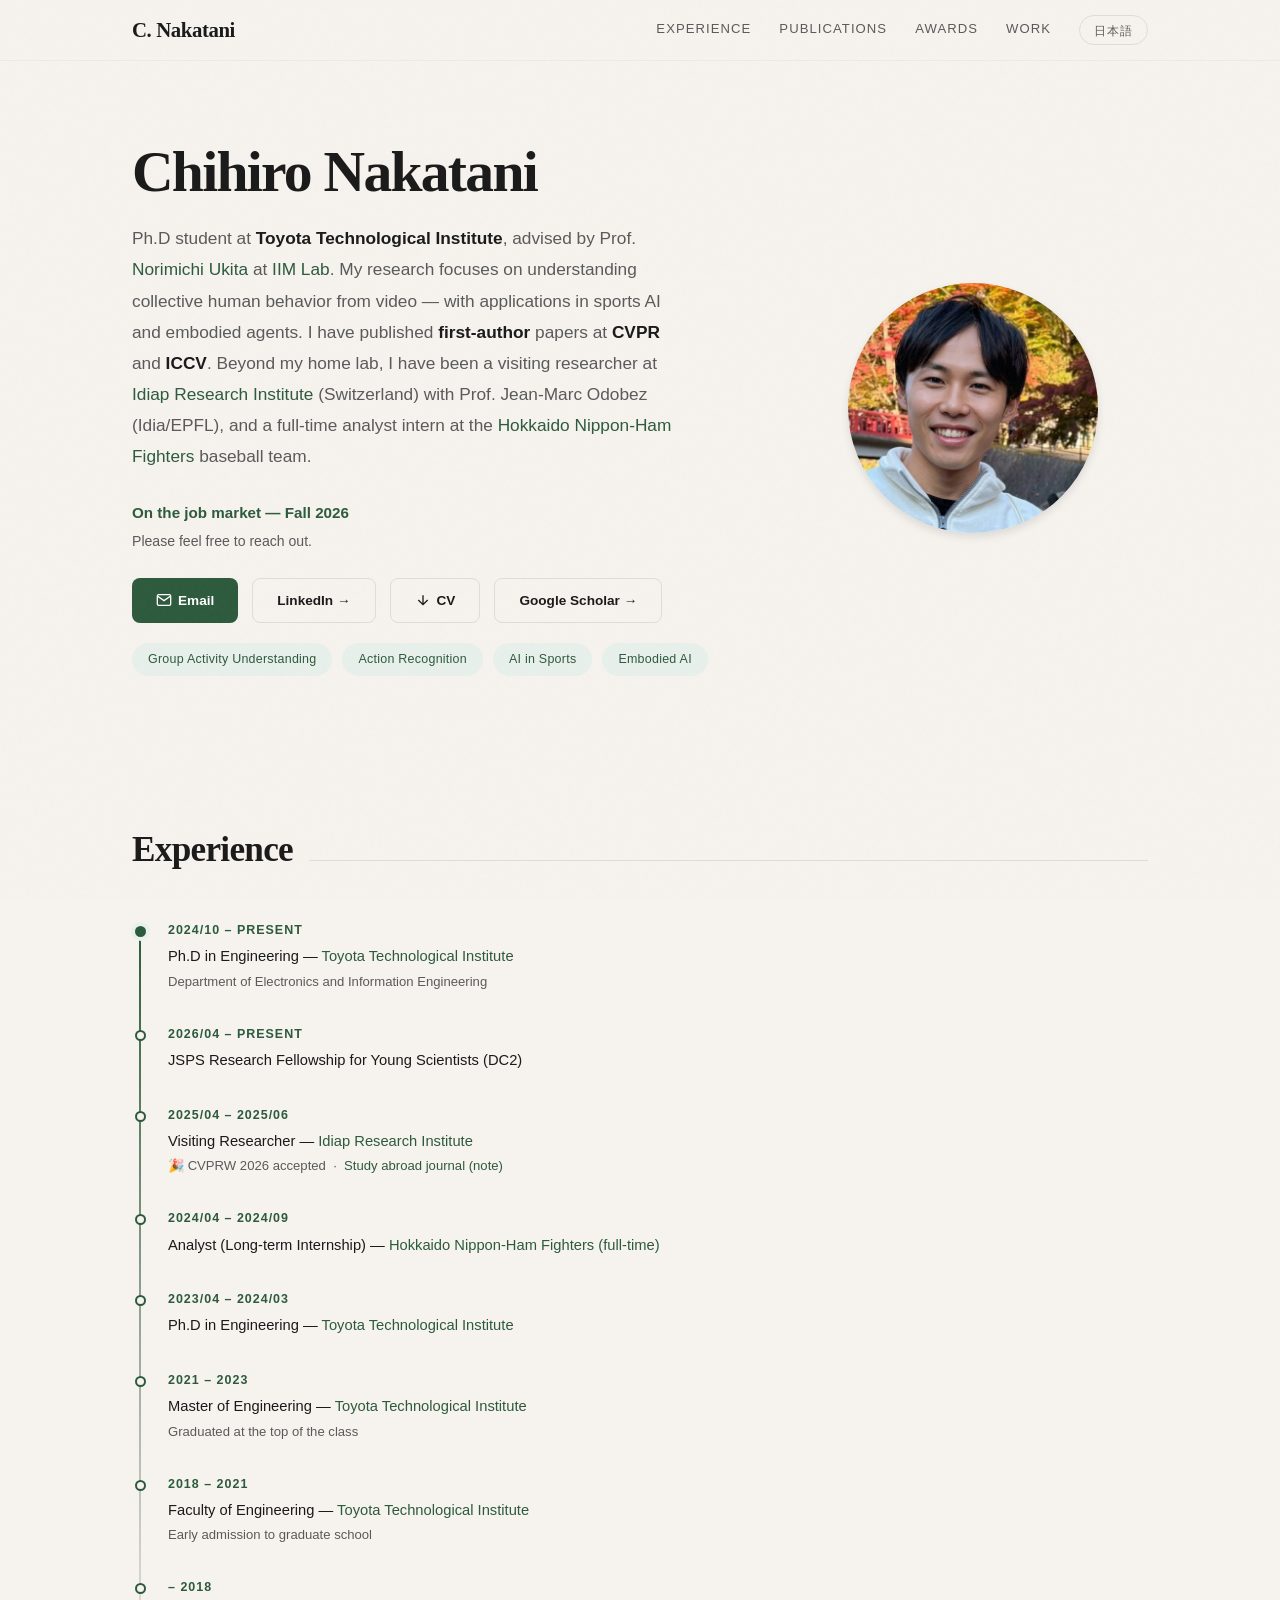
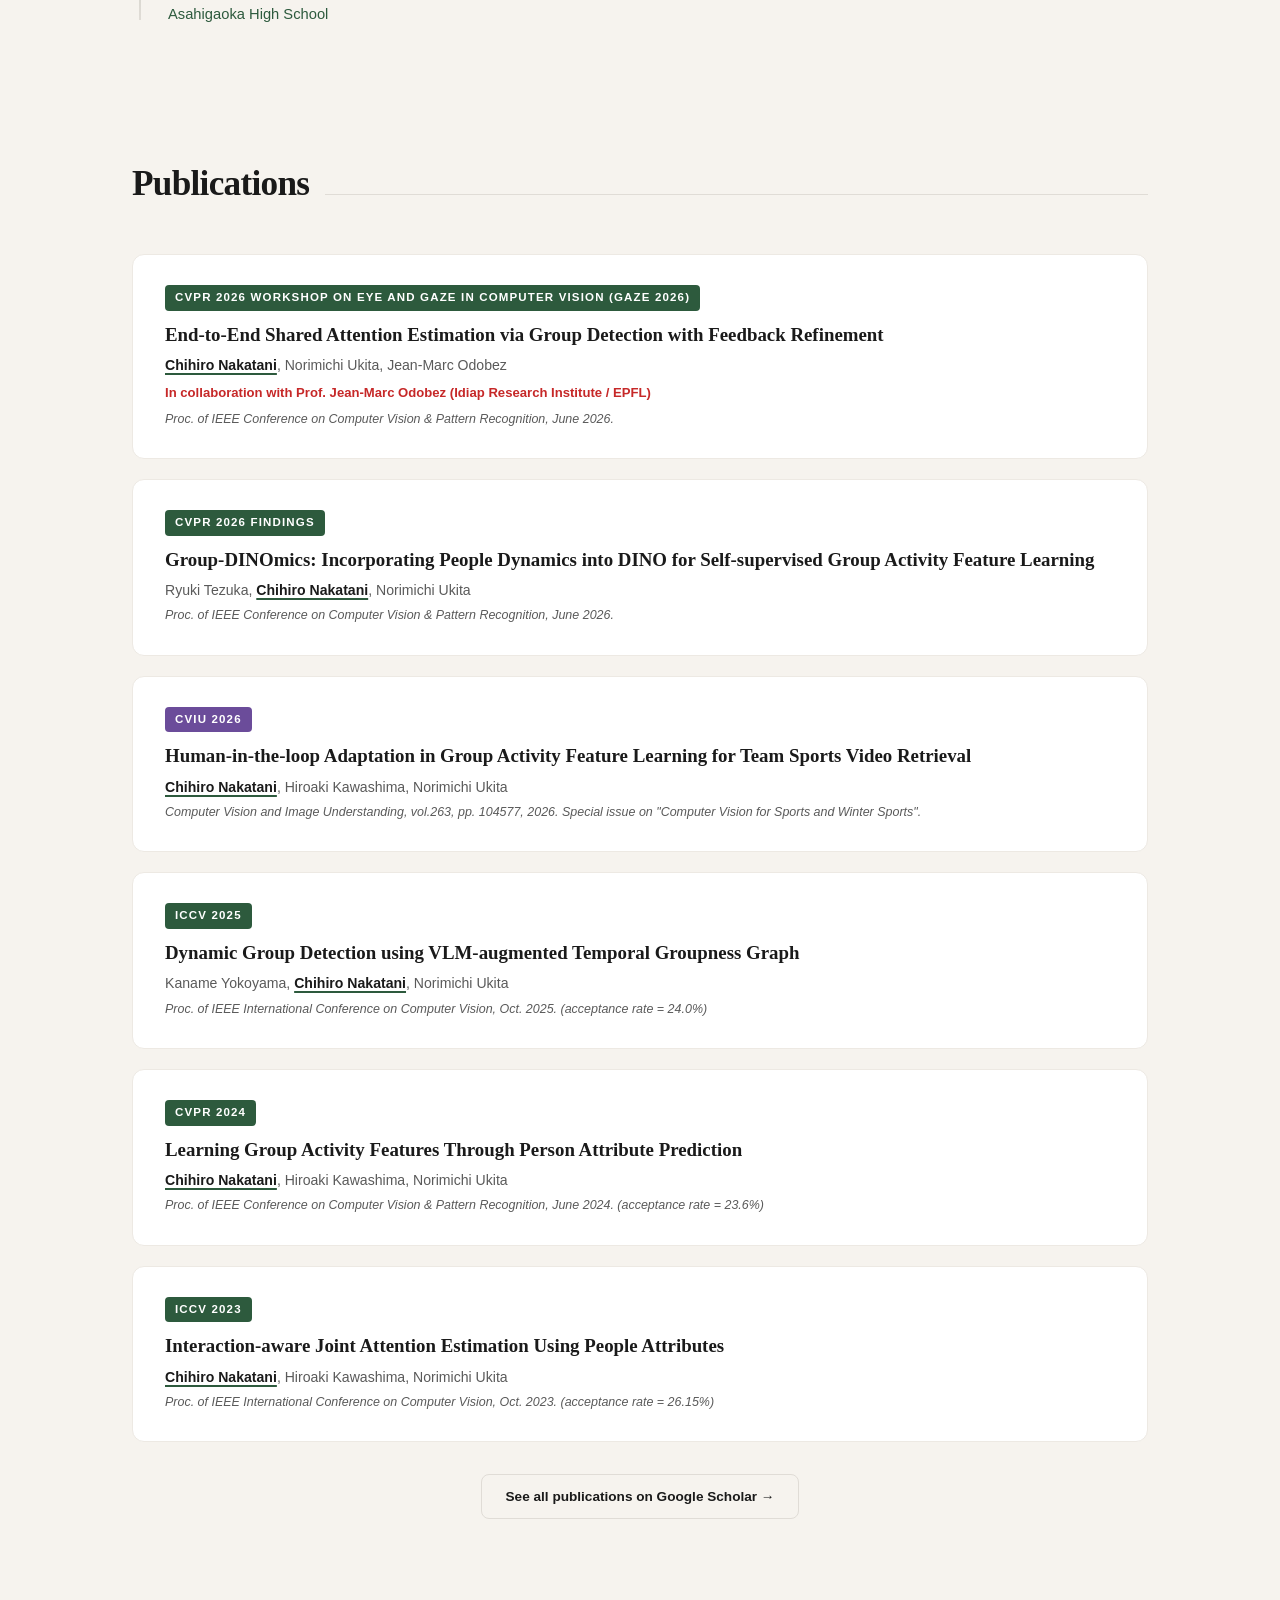
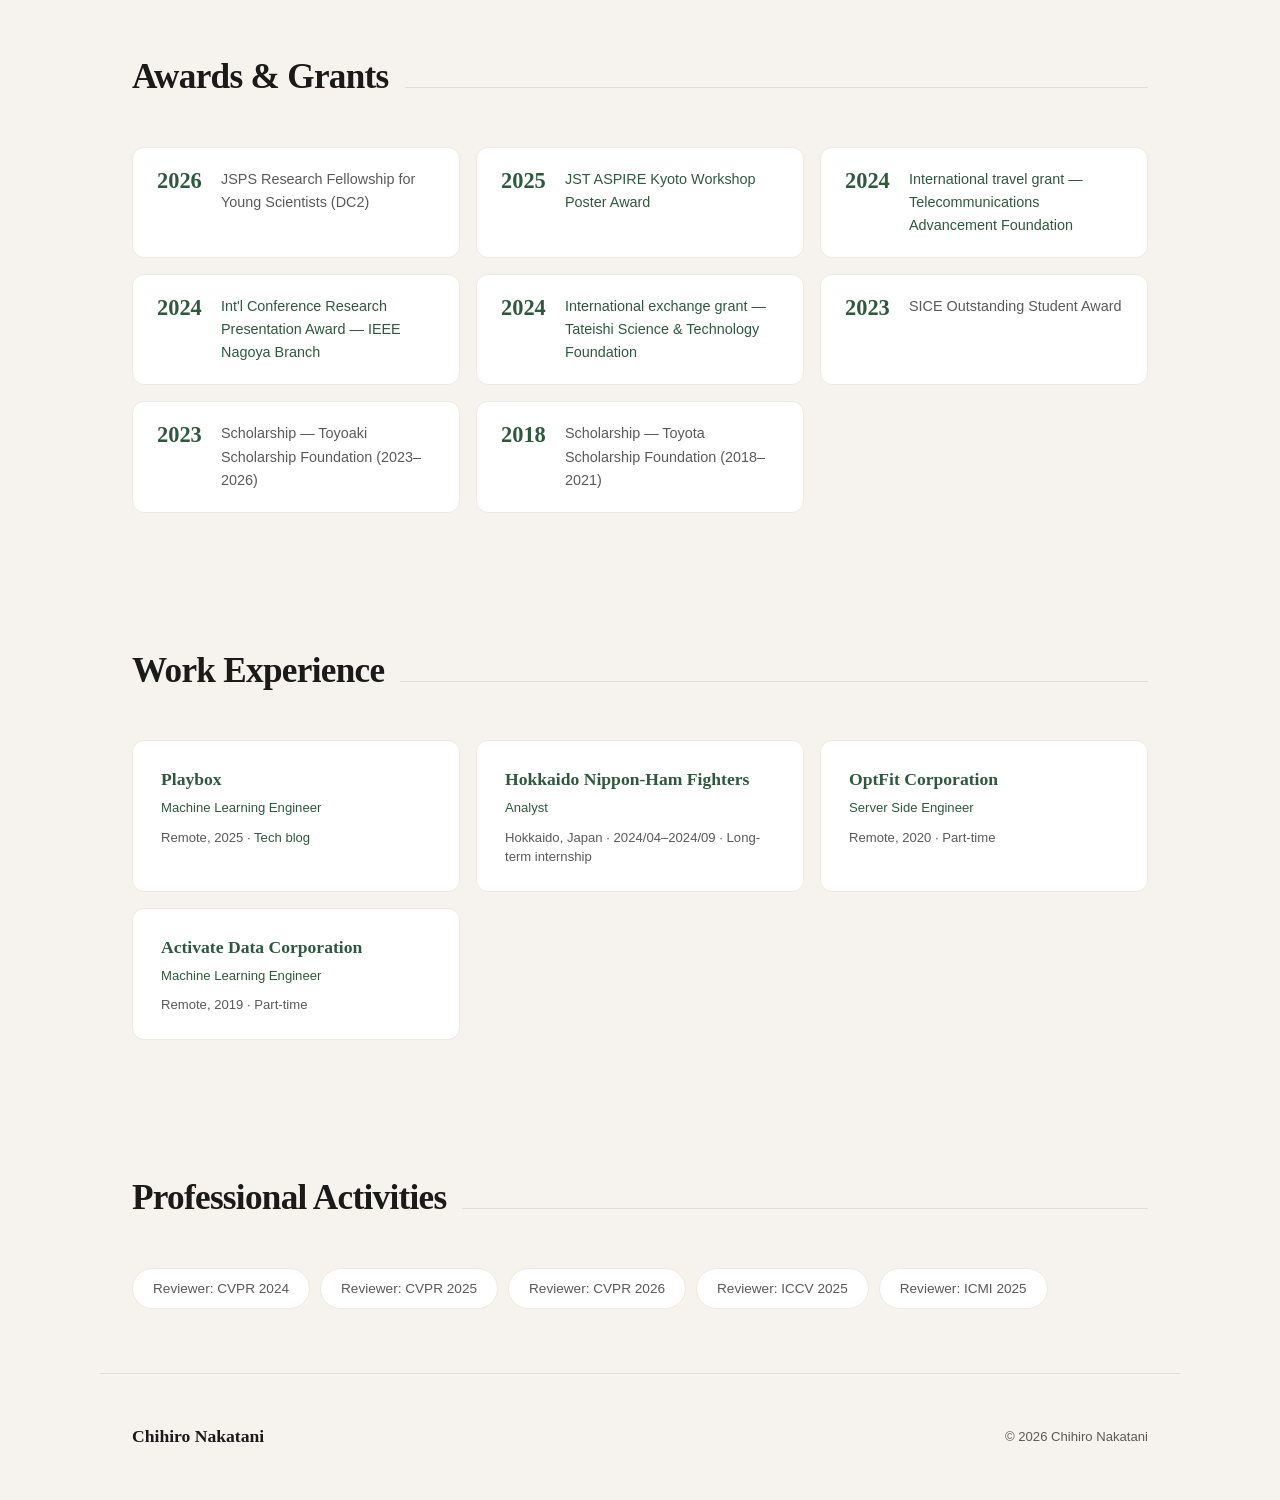
==== index.html @ 06e1258b "add root index.html and complete hreflang/og locale tags index.html serves as the single entry point" ====
<!DOCTYPE html>
<html lang="en">
<head>
  <meta charset="UTF-8">
  <meta name="viewport" content="width=device-width, initial-scale=1.0">
  <title>Chihiro Nakatani</title>
  <meta name="description" content="Chihiro Nakatani is a Ph.D student at Toyota Technological Institute researching group activity recognition, action understanding, and AI in sports. First-author publications at CVPR and ICCV.">
  <meta name="author" content="Chihiro Nakatani">

  <!-- This page is an entry point only; all ranking signals belong to portfolio_english.html -->
  <link rel="canonical" href="https://chihina.github.io/portfolio_english.html">

  <!-- Open Graph / SNS: duplicated here because X and LinkedIn crawlers do not
       follow the redirect below, so the card is built from this page's tags. -->
  <meta property="og:type" content="website">
  <meta property="og:title" content="Chihiro Nakatani">
  <meta property="og:description" content="Ph.D student at Toyota Technological Institute. First-author publications at CVPR and ICCV on group activity recognition and action understanding.">
  <meta property="og:url" content="https://chihina.github.io/">
  <meta property="og:image" content="https://chihina.github.io/imgs/croped_face_2025.png">
  <meta property="og:site_name" content="Chihiro Nakatani">
  <meta property="og:locale" content="en_US">
  <meta property="og:locale:alternate" content="ja_JP">

  <!-- Twitter Card -->
  <meta name="twitter:card" content="summary">
  <meta name="twitter:title" content="Chihiro Nakatani">
  <meta name="twitter:description" content="Ph.D student researching group activity recognition. First-author at CVPR and ICCV.">
  <meta name="twitter:image" content="https://chihina.github.io/imgs/croped_face_2025.png">

  <!-- Redirect via replace() so this page leaves no history entry and the
       back button still works. meta refresh covers JavaScript-disabled clients. -->
  <script>location.replace("https://chihina.github.io/portfolio_english.html");</script>
  <noscript>
    <meta http-equiv="refresh" content="0; url=https://chihina.github.io/portfolio_english.html">
  </noscript>

  <style>
    body {
      margin: 0;
      min-height: 100vh;
      display: flex;
      flex-direction: column;
      align-items: center;
      justify-content: center;
      gap: 12px;
      background: #F6F3EE;
      color: #1A1A1A;
      font-family: 'DM Sans', -apple-system, sans-serif;
      font-size: 0.95rem;
      text-align: center;
      padding: 24px;
    }
    a { color: #2D5A3D; }
  </style>
</head>
<body>
  <p>Redirecting to <a href="https://chihina.github.io/portfolio_english.html">Chihiro Nakatani &mdash; Portfolio</a></p>
  <p><a href="https://chihina.github.io/portfolio_japanese.html">日本語版はこちら</a></p>
</body>
</html>
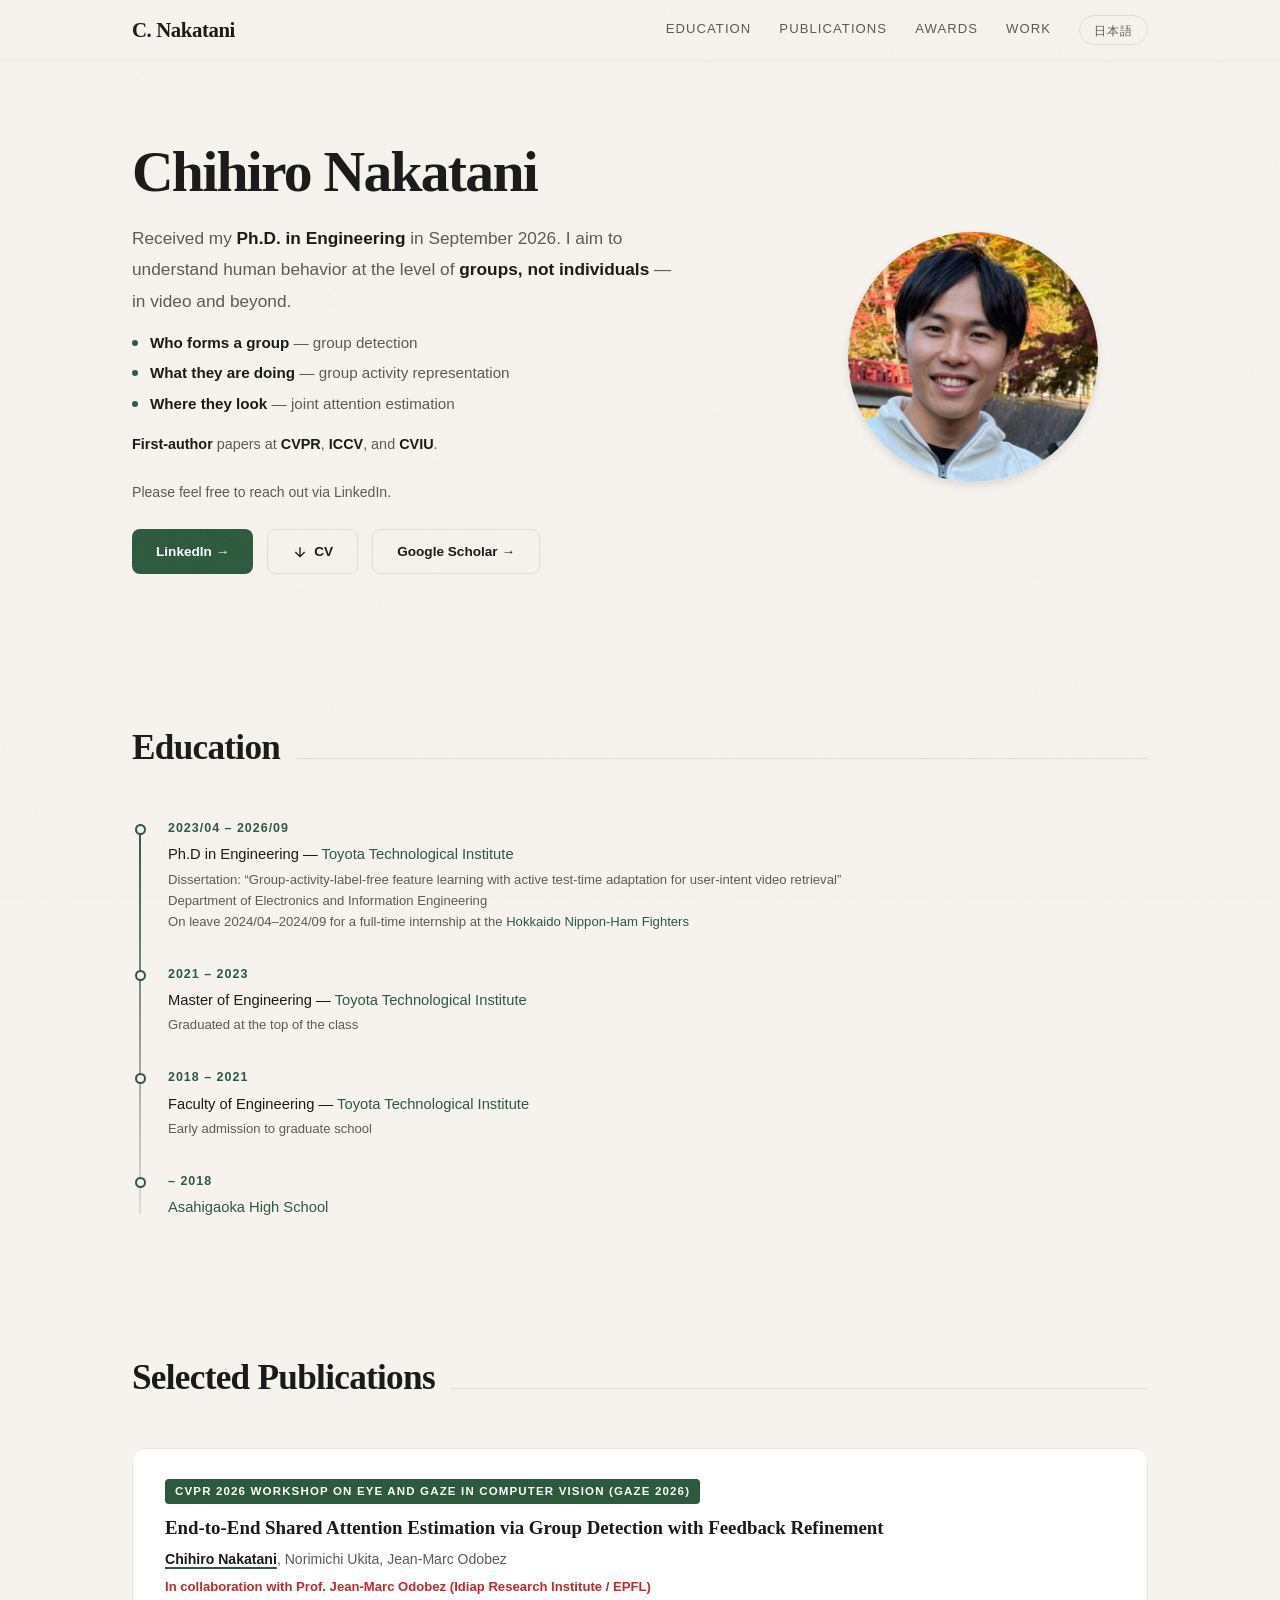
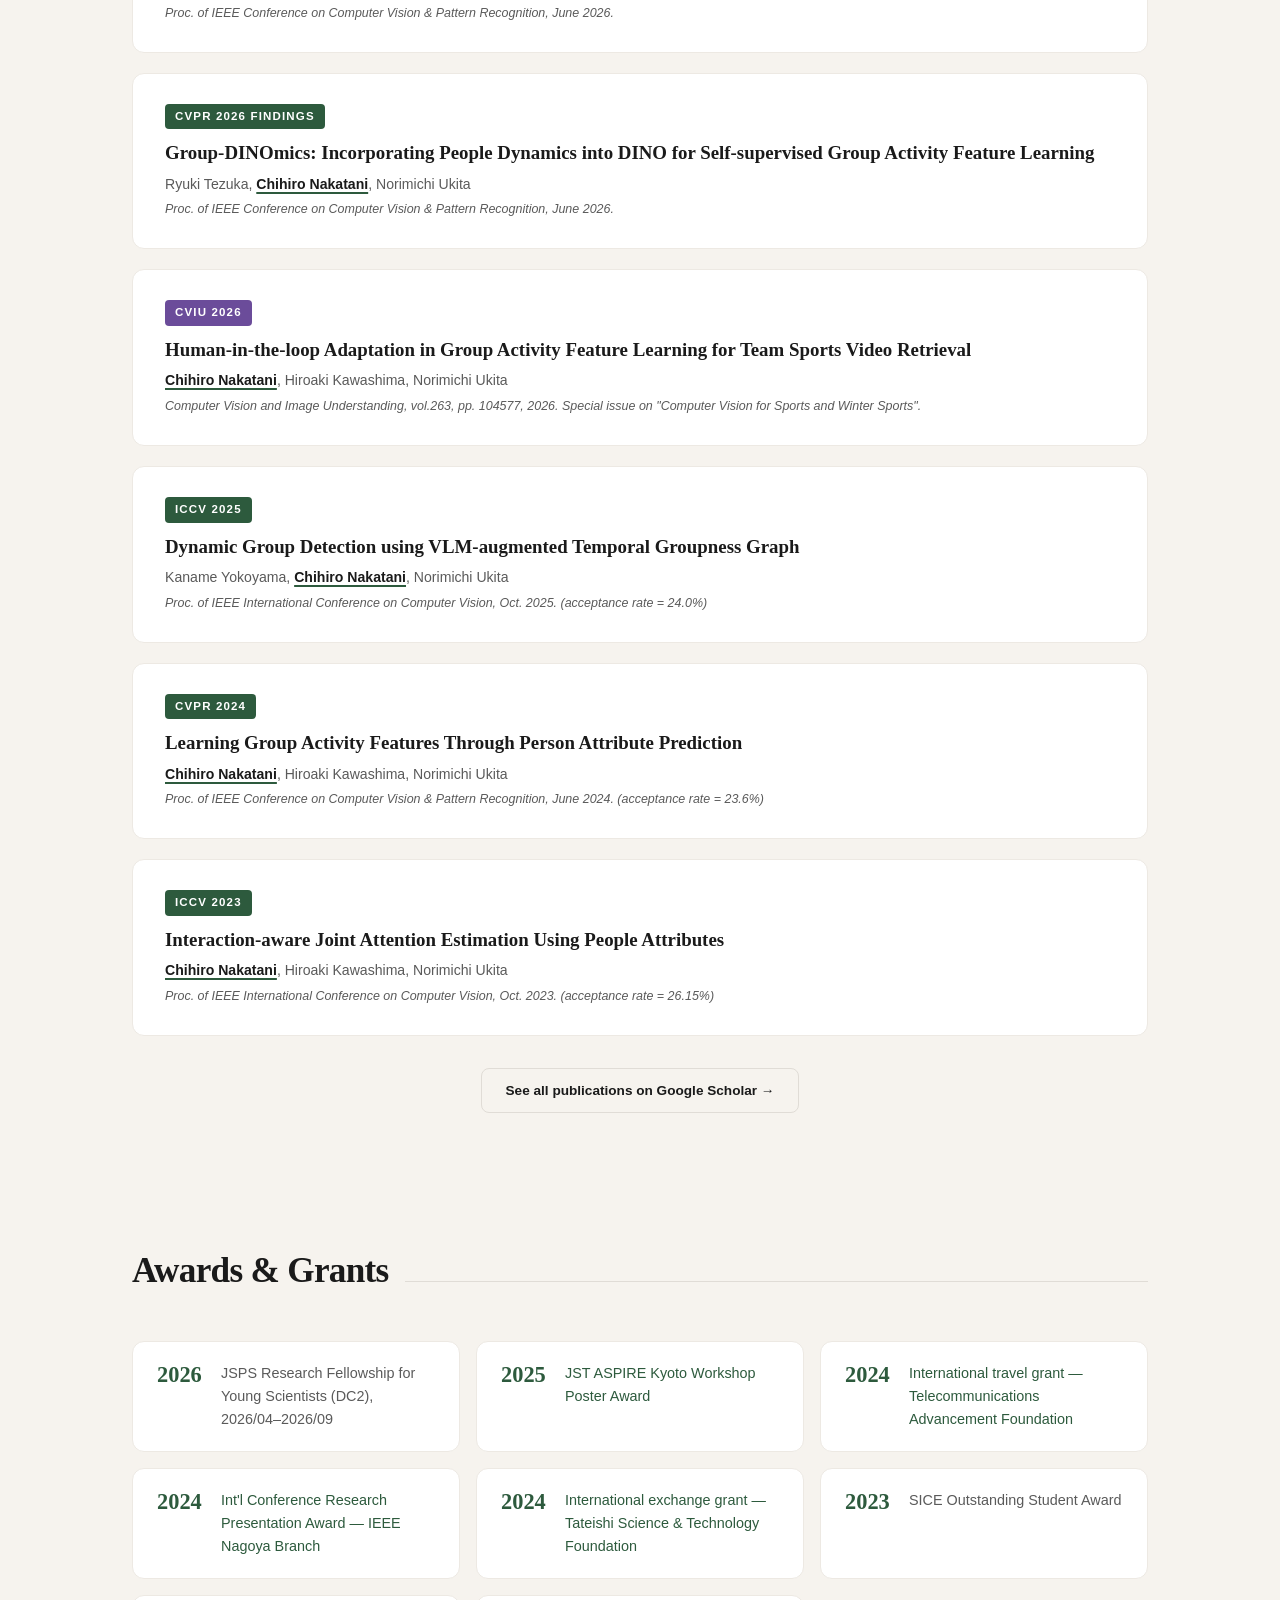
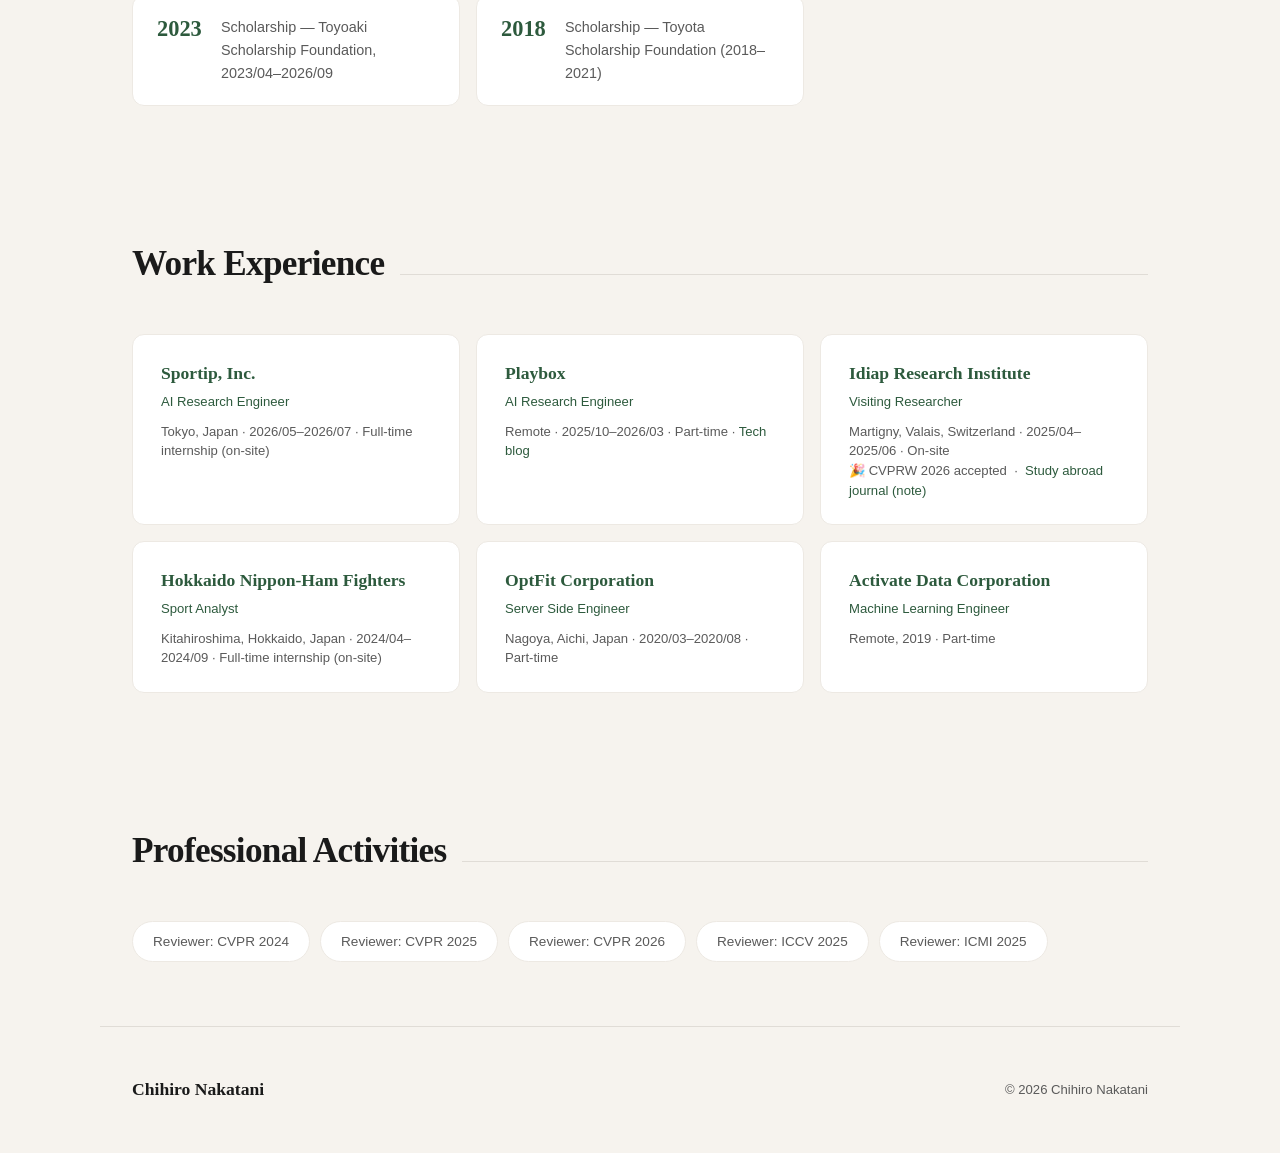
==== commit 9111d5e2: "update homepage for Ph.D. completion Co-Authored-By: Claude Opus 5.5 (1M context) <noreply@anthropic" ====
--- a/index.html
+++ b/index.html
@@ -4,7 +4,7 @@
   <meta charset="UTF-8">
   <meta name="viewport" content="width=device-width, initial-scale=1.0">
   <title>Chihiro Nakatani</title>
-  <meta name="description" content="Chihiro Nakatani is a Ph.D student at Toyota Technological Institute researching group activity recognition, action understanding, and AI in sports. First-author publications at CVPR and ICCV.">
+  <meta name="description" content="Chihiro Nakatani is a computer vision researcher (Ph.D. in Engineering) working on group activity recognition, action understanding, and AI in sports. First-author publications at CVPR and ICCV.">
   <meta name="author" content="Chihiro Nakatani">
 
   <!-- This page is an entry point only; all ranking signals belong to portfolio_english.html -->
@@ -14,7 +14,7 @@
        follow the redirect below, so the card is built from this page's tags. -->
   <meta property="og:type" content="website">
   <meta property="og:title" content="Chihiro Nakatani">
-  <meta property="og:description" content="Ph.D student at Toyota Technological Institute. First-author publications at CVPR and ICCV on group activity recognition and action understanding.">
+  <meta property="og:description" content="Computer vision researcher, Ph.D. in Engineering. First-author publications at CVPR and ICCV on group activity recognition and action understanding.">
   <meta property="og:url" content="https://chihina.github.io/">
   <meta property="og:image" content="https://chihina.github.io/imgs/croped_face_2025.png">
   <meta property="og:site_name" content="Chihiro Nakatani">
@@ -24,7 +24,7 @@
   <!-- Twitter Card -->
   <meta name="twitter:card" content="summary">
   <meta name="twitter:title" content="Chihiro Nakatani">
-  <meta name="twitter:description" content="Ph.D student researching group activity recognition. First-author at CVPR and ICCV.">
+  <meta name="twitter:description" content="Computer vision researcher working on group activity recognition. First-author at CVPR and ICCV.">
   <meta name="twitter:image" content="https://chihina.github.io/imgs/croped_face_2025.png">
 
   <!-- Redirect via replace() so this page leaves no history entry and the
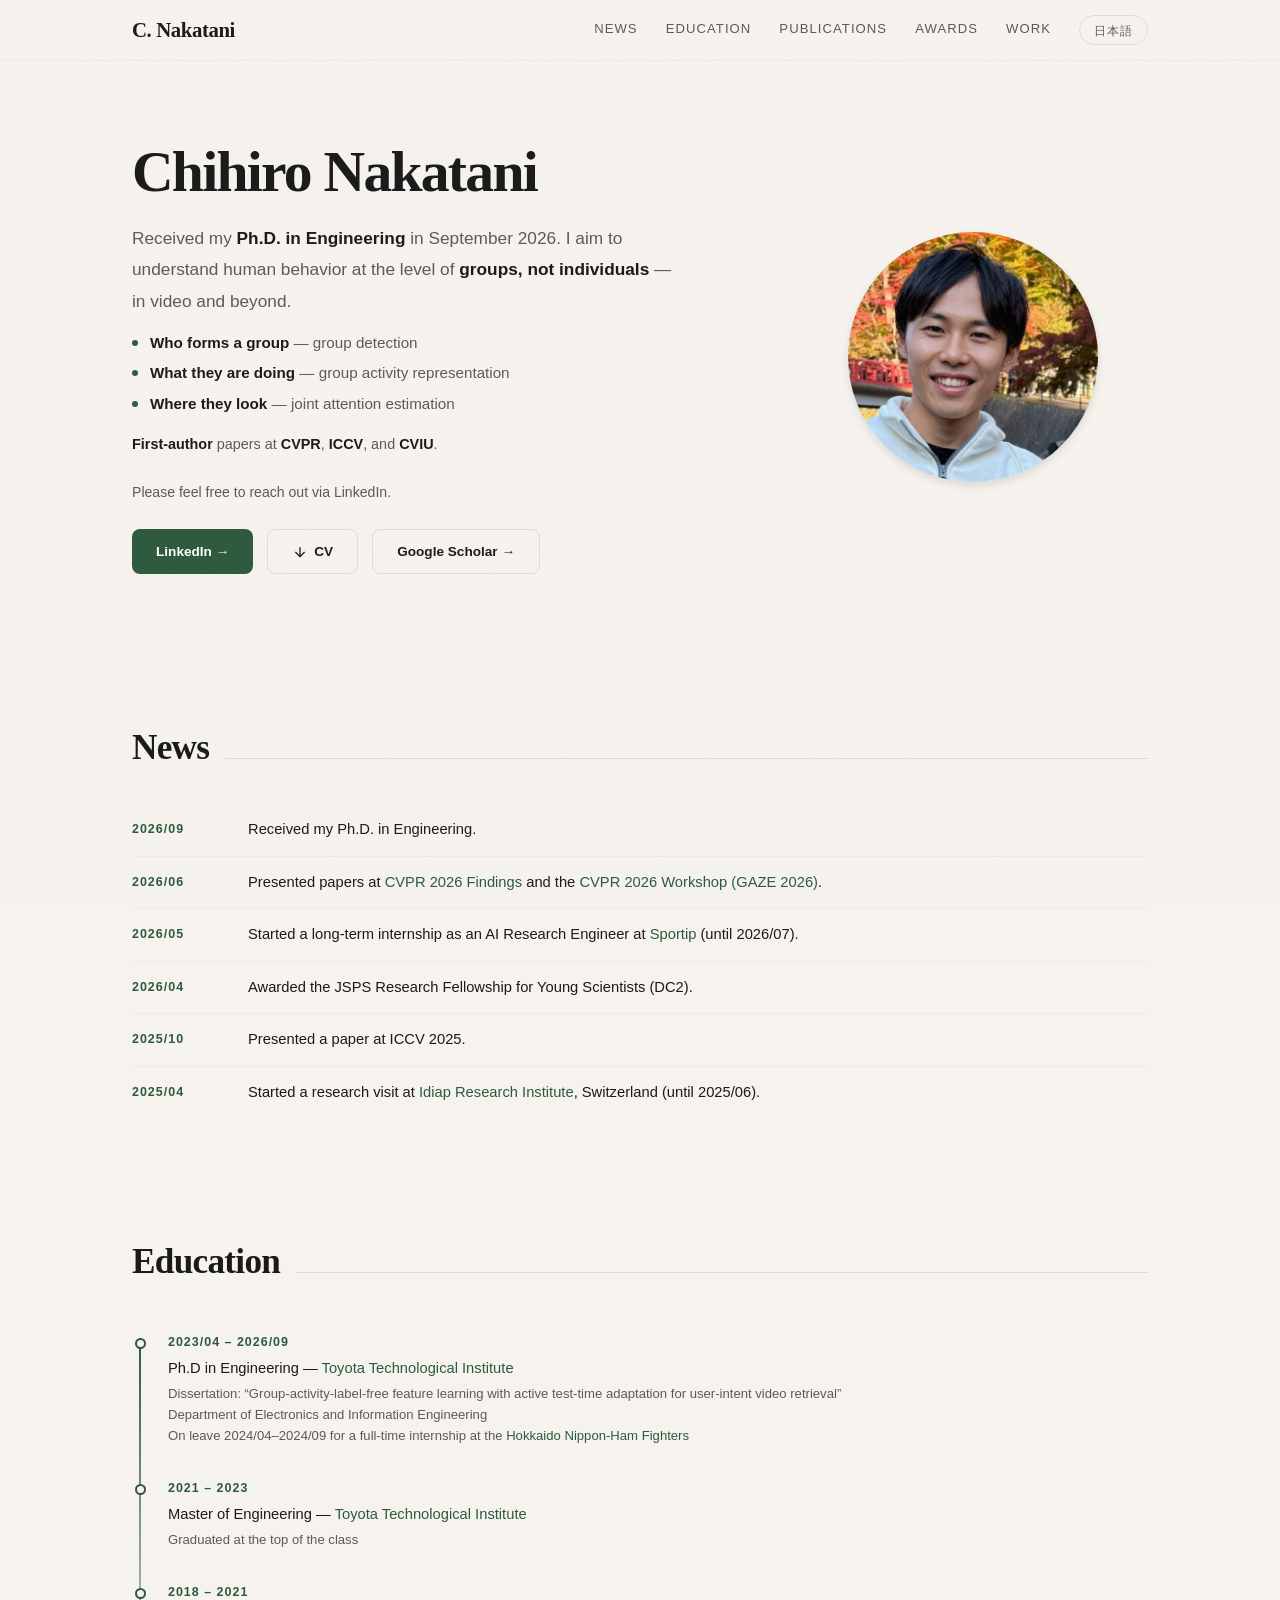
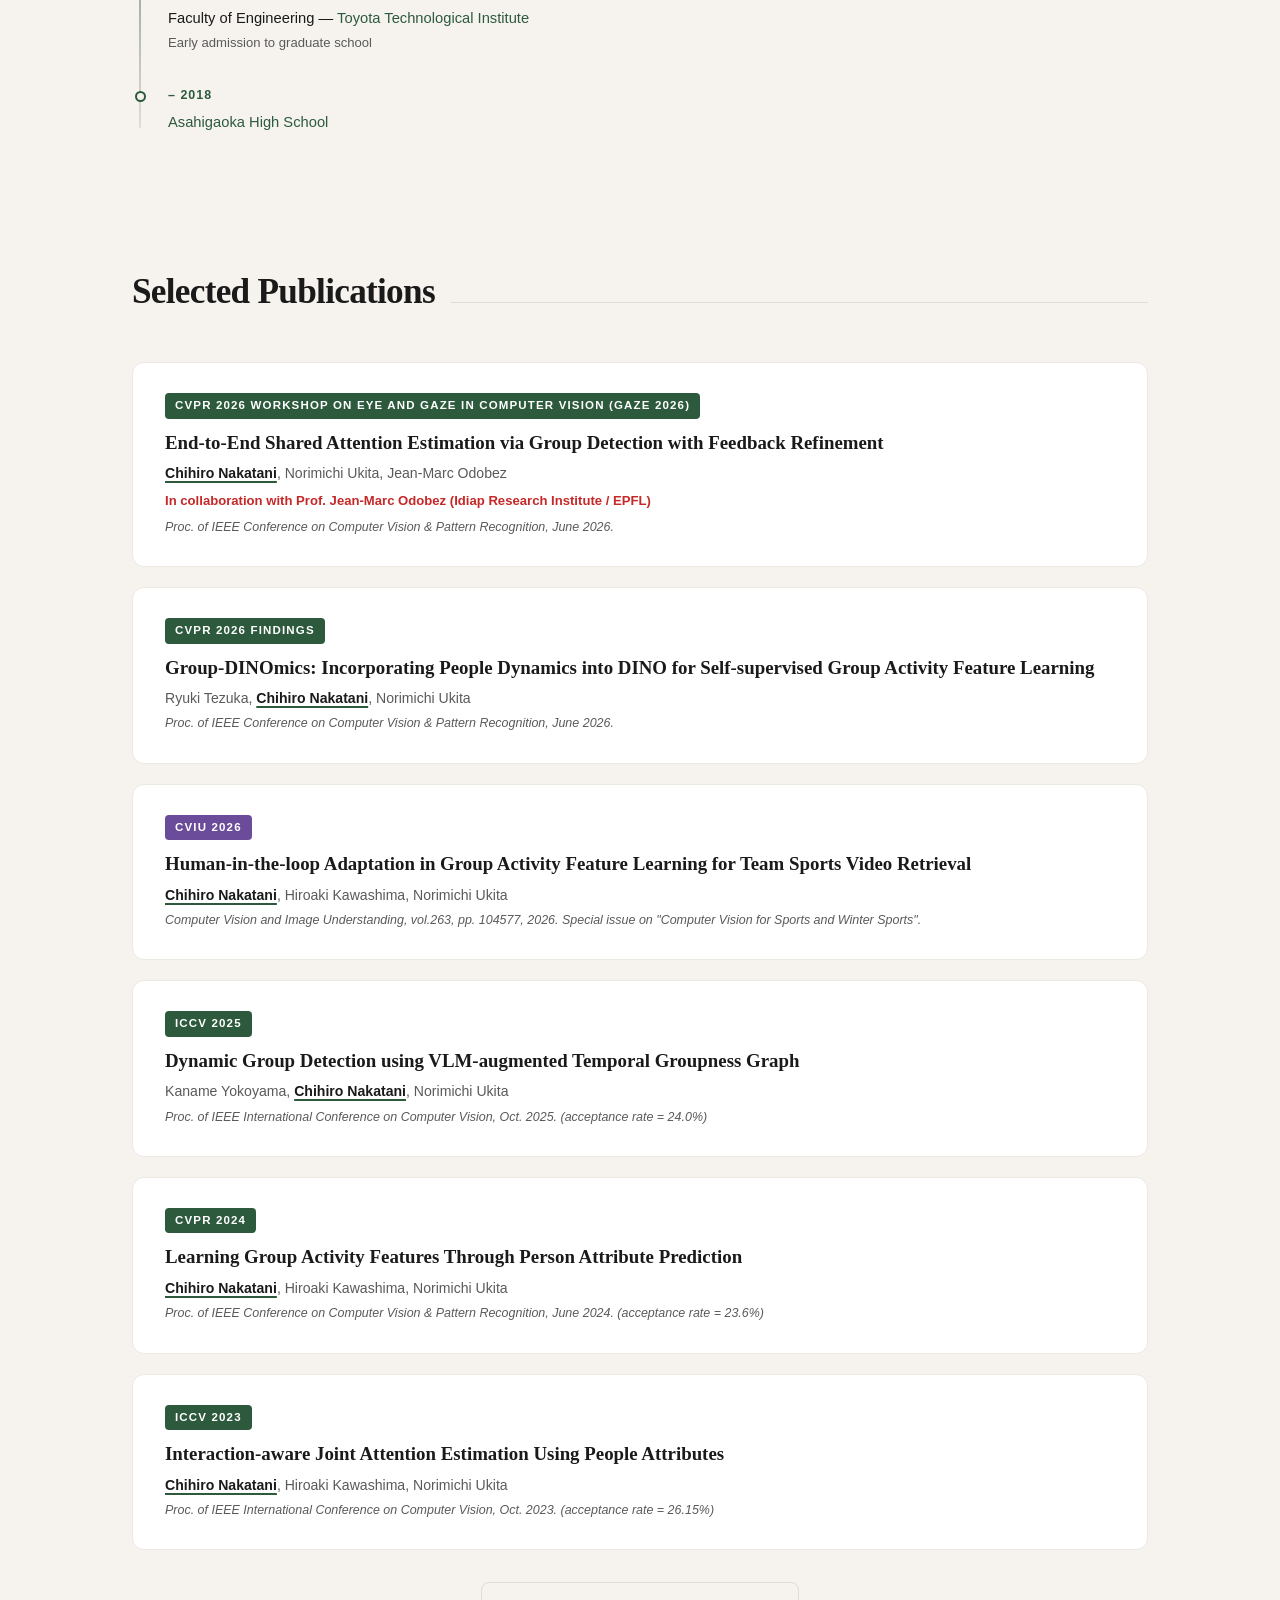
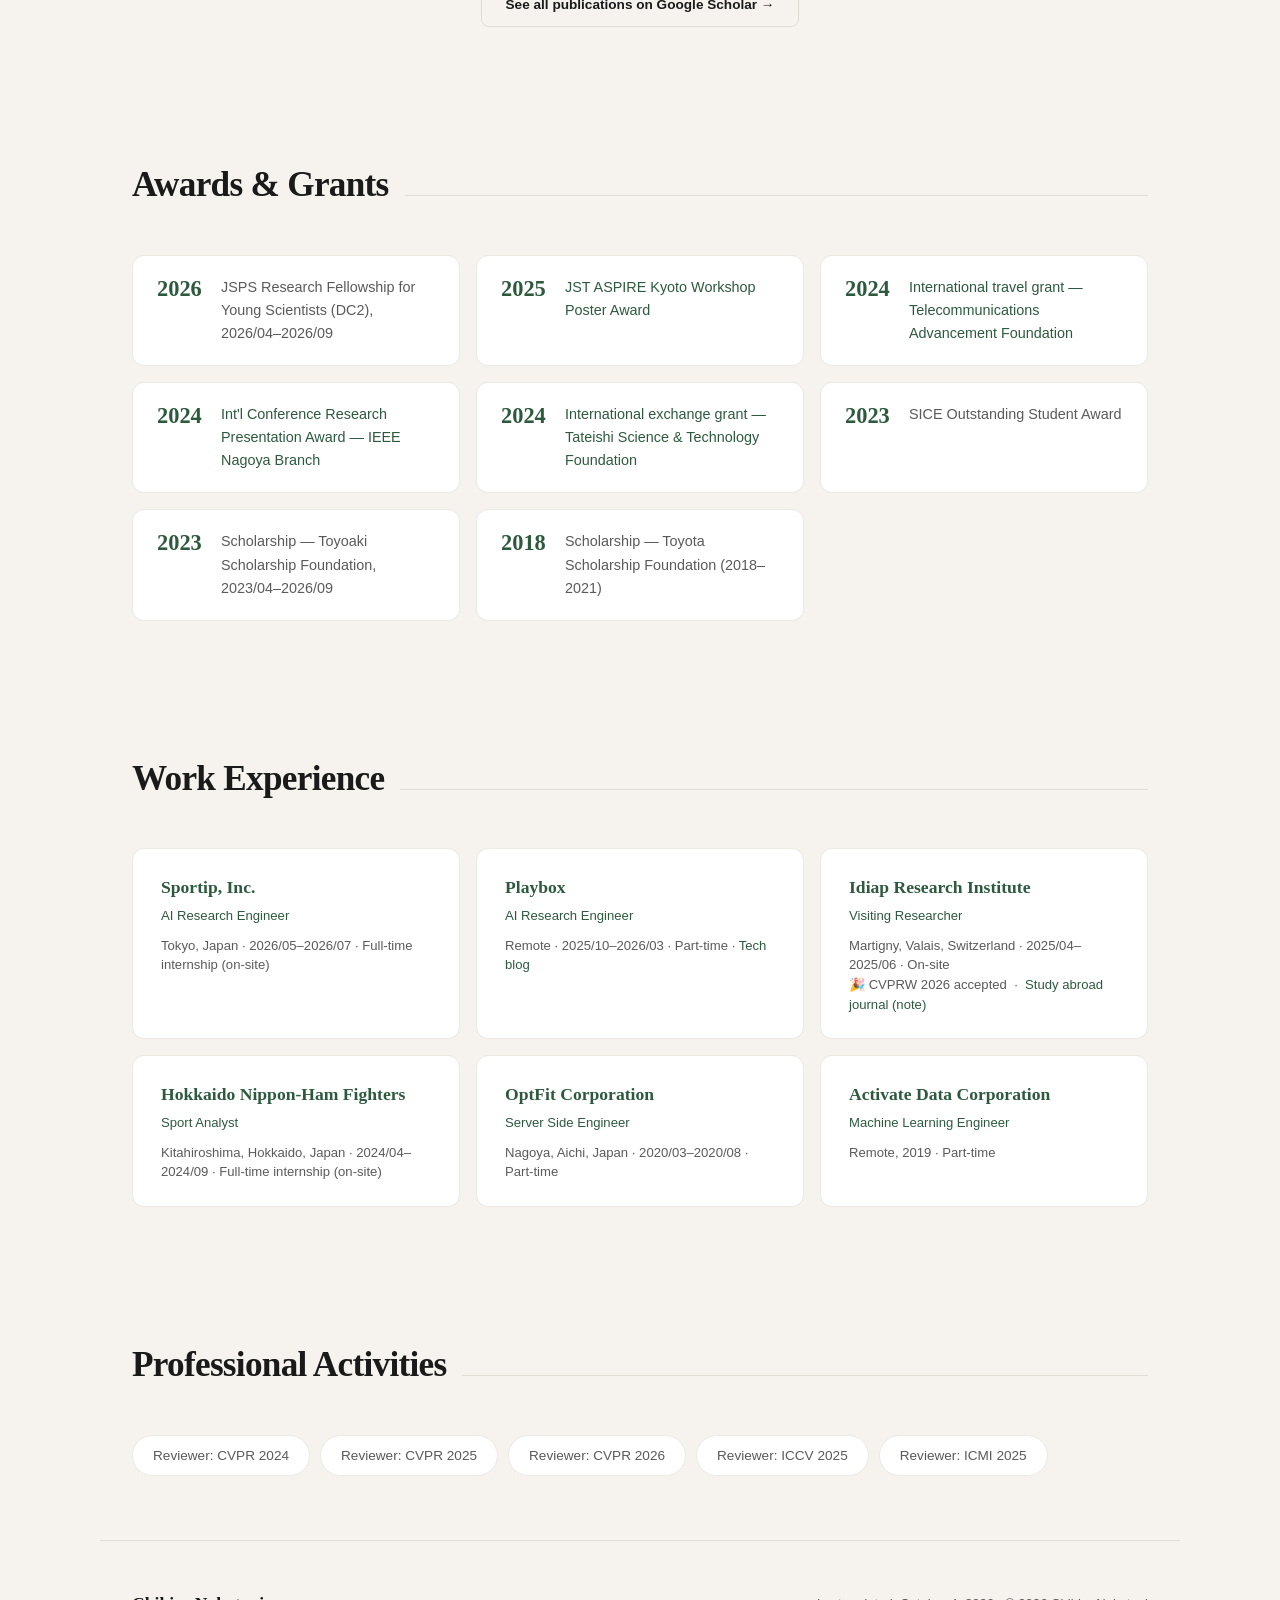
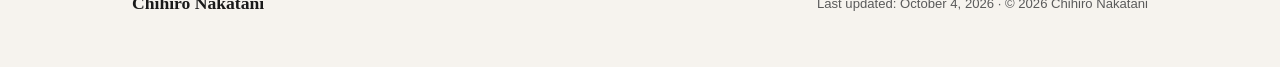
==== commit 6bc882ff: "remove affiliation and job title from meta tags Co-Authored-By: Claude Opus 5.5 (1M context) <norepl" ====
--- a/index.html
+++ b/index.html
@@ -4,7 +4,7 @@
   <meta charset="UTF-8">
   <meta name="viewport" content="width=device-width, initial-scale=1.0">
   <title>Chihiro Nakatani</title>
-  <meta name="description" content="Chihiro Nakatani is a computer vision researcher (Ph.D. in Engineering) working on group activity recognition, action understanding, and AI in sports. First-author publications at CVPR and ICCV.">
+  <meta name="description" content="Chihiro Nakatani holds a Ph.D. in Engineering and works on group activity recognition, action understanding, and AI in sports. First-author publications at CVPR and ICCV.">
   <meta name="author" content="Chihiro Nakatani">
 
   <!-- This page is an entry point only; all ranking signals belong to portfolio_english.html -->
@@ -14,7 +14,7 @@
        follow the redirect below, so the card is built from this page's tags. -->
   <meta property="og:type" content="website">
   <meta property="og:title" content="Chihiro Nakatani">
-  <meta property="og:description" content="Computer vision researcher, Ph.D. in Engineering. First-author publications at CVPR and ICCV on group activity recognition and action understanding.">
+  <meta property="og:description" content="Ph.D. in Engineering. First-author publications at CVPR and ICCV on group activity recognition and action understanding.">
   <meta property="og:url" content="https://chihina.github.io/">
   <meta property="og:image" content="https://chihina.github.io/imgs/croped_face_2025.png">
   <meta property="og:site_name" content="Chihiro Nakatani">
@@ -24,7 +24,7 @@
   <!-- Twitter Card -->
   <meta name="twitter:card" content="summary">
   <meta name="twitter:title" content="Chihiro Nakatani">
-  <meta name="twitter:description" content="Computer vision researcher working on group activity recognition. First-author at CVPR and ICCV.">
+  <meta name="twitter:description" content="Ph.D. in Engineering, working on group activity recognition. First-author at CVPR and ICCV.">
   <meta name="twitter:image" content="https://chihina.github.io/imgs/croped_face_2025.png">
 
   <!-- Redirect via replace() so this page leaves no history entry and the
